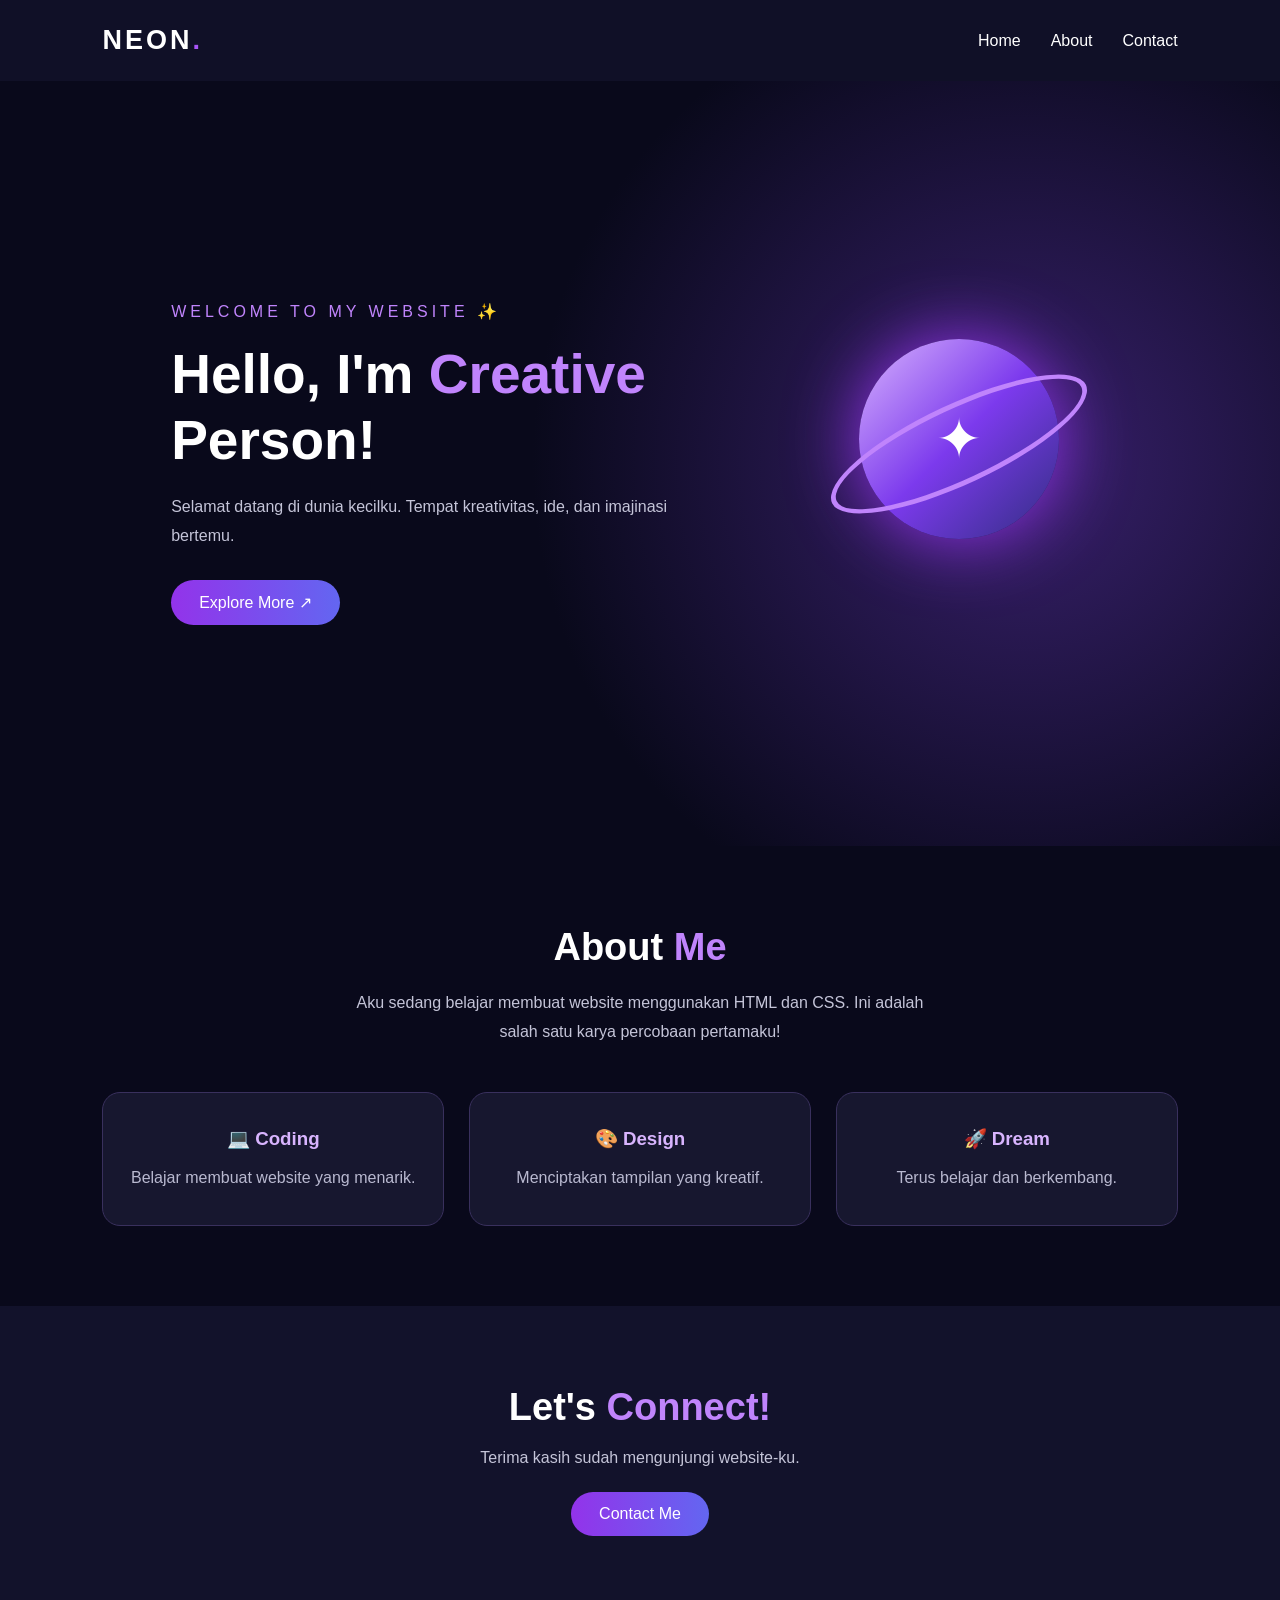
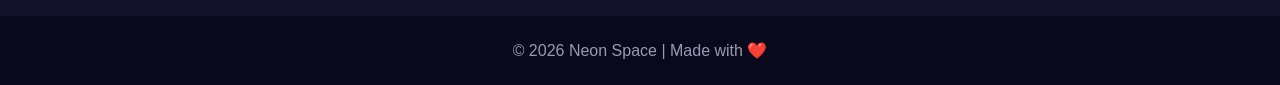
==== utsnih/index.html @ 3d2e9f15 "File UTS" ====
<!DOCTYPE html>
<html lang="id">
<head>
    <meta charset="UTF-8">
    <meta name="viewport" content="width=device-width, initial-scale=1.0">
    <title>Neon Space | My Website</title>
    <link rel="stylesheet" href="style.css">
</head>
<body>

    <nav>
        <h2 class="logo">NEON<span>.</span></h2>
        <ul>
            <li><a href="#home">Home</a></li>
            <li><a href="#about">About</a></li>
            <li><a href="#contact">Contact</a></li>
        </ul>
    </nav>

    <section class="hero" id="home">
        <div class="content">
            <p class="subtitle">WELCOME TO MY WEBSITE ✨</p>
            <h1>Hello, I'm <span>Creative</span> Person!</h1>
            <p class="description">
                Selamat datang di dunia kecilku.
                Tempat kreativitas, ide, dan imajinasi bertemu.
            </p>
            <a href="#about" class="btn">Explore More ↗</a>
        </div>

        <div class="planet">
            <div class="ring"></div>
            <div class="circle">✦</div>
        </div>
    </section>

    <section class="about" id="about">
        <h2>About <span>Me</span></h2>
        <p>
            Aku sedang belajar membuat website menggunakan
            HTML dan CSS. Ini adalah salah satu karya
            percobaan pertamaku!
        </p>

        <div class="cards">
            <div class="card">
                <h3>💻 Coding</h3>
                <p>Belajar membuat website yang menarik.</p>
            </div>

            <div class="card">
                <h3>🎨 Design</h3>
                <p>Menciptakan tampilan yang kreatif.</p>
            </div>

            <div class="card">
                <h3>🚀 Dream</h3>
                <p>Terus belajar dan berkembang.</p>
            </div>
        </div>
    </section>

    <section class="contact" id="contact">
        <h2>Let's <span>Connect!</span></h2>
        <p>Terima kasih sudah mengunjungi website-ku.</p>
        <a href="mailto:hello@example.com" class="btn">
            Contact Me
        </a>
    </section>

    <footer>
        <p>© 2026 Neon Space | Made with ❤️</p>
    </footer>

</body>
</html>
---- utsnih/style.css ----
* {
    margin: 0;
    padding: 0;
    box-sizing: border-box;
    scroll-behavior: smooth;
}

body {
    font-family: 'Segoe UI', sans-serif;
    background: #09091b;
    color: white;
}

/* NAVIGATION */
nav {
    display: flex;
    justify-content: space-between;
    align-items: center;
    padding: 25px 8%;
    background: #101027;
}

.logo {
    font-size: 27px;
    letter-spacing: 3px;
}

.logo span {
    color: #a855f7;
}

nav ul {
    display: flex;
    list-style: none;
    gap: 30px;
}

nav a {
    color: white;
    text-decoration: none;
    transition: 0.3s;
}

nav a:hover {
    color: #c084fc;
}

/* HERO */
.hero {
    min-height: 85vh;
    display: flex;
    align-items: center;
    justify-content: space-around;
    padding: 60px 8%;
    background:
        radial-gradient(circle at 80% 50%,
        #38206c 0%, #09091b 45%);
}

.content {
    max-width: 550px;
}

.subtitle {
    color: #c084fc;
    letter-spacing: 4px;
    margin-bottom: 20px;
}

h1 {
    font-size: 55px;
    line-height: 1.2;
    margin-bottom: 20px;
}

h1 span, h2 span {
    color: #c084fc;
}

.description {
    color: #c4c4d8;
    line-height: 1.8;
    margin-bottom: 30px;
}

.btn {
    display: inline-block;
    padding: 13px 28px;
    background: linear-gradient(90deg,
        #9333ea, #6366f1);
    color: white;
    border-radius: 30px;
    text-decoration: none;
    transition: 0.3s;
}

.btn:hover {
    transform: translateY(-5px);
    box-shadow: 0 0 25px #9333ea;
}

/* PLANET */
.planet {
    position: relative;
    width: 250px;
    height: 250px;
}

.circle {
    width: 200px;
    height: 200px;
    border-radius: 50%;
    background: linear-gradient(135deg,
        #d8b4fe, #7c3aed, #312e81);
    display: flex;
    align-items: center;
    justify-content: center;
    font-size: 55px;
    box-shadow: 0 0 70px #9333ea;
    animation: float 3s ease-in-out infinite;
}

.ring {
    position: absolute;
    width: 280px;
    height: 80px;
    border: 5px solid #c084fc;
    border-radius: 50%;
    top: 65px;
    left: -40px;
    transform: rotate(-25deg);
}

@keyframes float {
    0%, 100% {
        transform: translateY(0);
    }
    50% {
        transform: translateY(-20px);
    }
}

/* ABOUT */
.about {
    padding: 80px 8%;
    text-align: center;
}

.about h2, .contact h2 {
    font-size: 38px;
    margin-bottom: 20px;
}

.about > p {
    color: #c4c4d8;
    line-height: 1.8;
    max-width: 600px;
    margin: auto;
}

.cards {
    display: flex;
    gap: 25px;
    margin-top: 45px;
}

.card {
    flex: 1;
    padding: 35px 20px;
    background: #17172f;
    border: 1px solid #39305d;
    border-radius: 18px;
    transition: 0.3s;
}

.card:hover {
    transform: translateY(-10px);
    border-color: #c084fc;
    box-shadow: 0 0 25px #6b21a8;
}

.card h3 {
    margin-bottom: 15px;
    color: #d8b4fe;
}

.card p {
    color: #b9b9d0;
    line-height: 1.6;
}

/* CONTACT */
.contact {
    padding: 80px 20px;
    text-align: center;
    background: #12122b;
}

.contact p {
    margin-bottom: 25px;
    color: #c4c4d8;
}

footer {
    text-align: center;
    padding: 25px;
    color: #9999b5;
    background: #09091b;
}

/* RESPONSIVE */
@media (max-width: 768px) {
    nav {
        flex-direction: column;
        gap: 20px;
    }

    nav ul {
        gap: 15px;
    }

    .hero {
        flex-direction: column;
        text-align: center;
        gap: 60px;
    }

    h1 {
        font-size: 38px;
    }

    .cards {
        flex-direction: column;
    }

    .planet {
        transform: scale(0.8);
    }
}
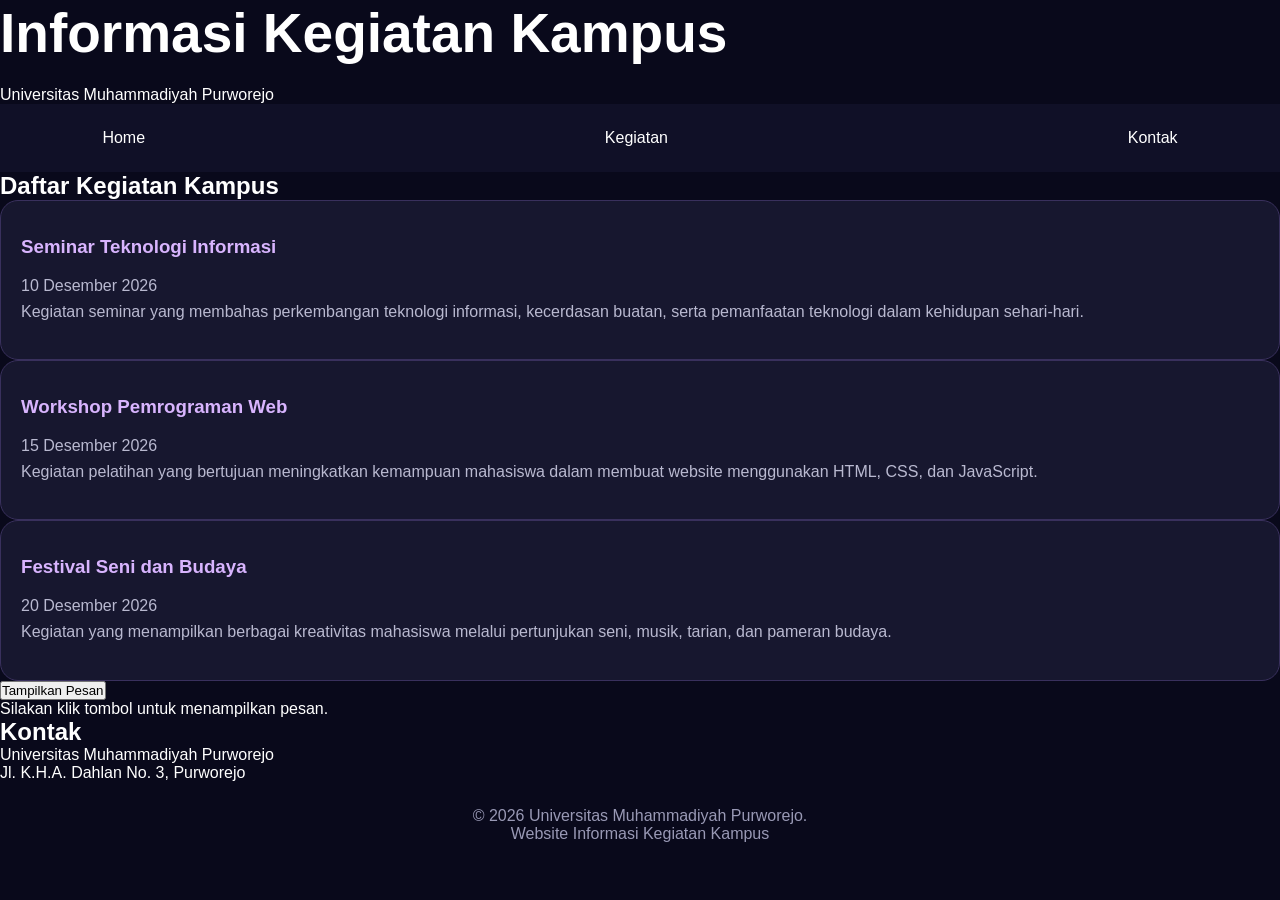
==== commit 198beabe: "update" ====
--- a/utsnih/index.html
+++ b/utsnih/index.html
@@ -1,76 +1,105 @@
+
 <!DOCTYPE html>
 <html lang="id">
 <head>
     <meta charset="UTF-8">
     <meta name="viewport" content="width=device-width, initial-scale=1.0">
-    <title>Neon Space | My Website</title>
+    <title>Informasi Kegiatan Kampus</title>
+
+    <!-- Menghubungkan file CSS -->
     <link rel="stylesheet" href="style.css">
 </head>
+
 <body>
 
+    <!-- HEADER -->
+    <header id="home">
+        <h1>Informasi Kegiatan Kampus</h1>
+        <p>Universitas Muhammadiyah Purworejo</p>
+    </header>
+
+    <!-- NAVIGASI -->
     <nav>
-        <h2 class="logo">NEON<span>.</span></h2>
-        <ul>
-            <li><a href="#home">Home</a></li>
-            <li><a href="#about">About</a></li>
-            <li><a href="#contact">Contact</a></li>
-        </ul>
+        <a href="#home">Home</a>
+        <a href="#kegiatan">Kegiatan</a>
+        <a href="#kontak">Kontak</a>
     </nav>
 
-    <section class="hero" id="home">
-        <div class="content">
-            <p class="subtitle">WELCOME TO MY WEBSITE ✨</p>
-            <h1>Hello, I'm <span>Creative</span> Person!</h1>
-            <p class="description">
-                Selamat datang di dunia kecilku.
-                Tempat kreativitas, ide, dan imajinasi bertemu.
+    <!-- KONTEN UTAMA -->
+    <main>
+
+        <section id="kegiatan">
+            <h2 class="judul">Daftar Kegiatan Kampus</h2>
+
+            <div class="container-kegiatan">
+
+                <!-- Kegiatan 1 -->
+                <div class="card">
+                    <h3>Seminar Teknologi Informasi</h3>
+                    <p class="tanggal">10 Desember 2026</p>
+                    <p>
+                        Kegiatan seminar yang membahas perkembangan
+                        teknologi informasi, kecerdasan buatan,
+                        serta pemanfaatan teknologi dalam kehidupan
+                        sehari-hari.
+                    </p>
+                </div>
+
+                <!-- Kegiatan 2 -->
+                <div class="card">
+                    <h3>Workshop Pemrograman Web</h3>
+                    <p class="tanggal">15 Desember 2026</p>
+                    <p>
+                        Kegiatan pelatihan yang bertujuan meningkatkan
+                        kemampuan mahasiswa dalam membuat website
+                        menggunakan HTML, CSS, dan JavaScript.
+                    </p>
+                </div>
+
+                <!-- Kegiatan 3 -->
+                <div class="card">
+                    <h3>Festival Seni dan Budaya</h3>
+                    <p class="tanggal">20 Desember 2026</p>
+                    <p>
+                        Kegiatan yang menampilkan berbagai kreativitas
+                        mahasiswa melalui pertunjukan seni, musik,
+                        tarian, dan pameran budaya.
+                    </p>
+                </div>
+
+            </div>
+        </section>
+
+        <!-- TOMBOL JAVASCRIPT -->
+        <section>
+            <button class="tombol" onclick="tampilkanPesan()">
+                Tampilkan Pesan
+            </button>
+
+            <p id="pesan">
+                Silakan klik tombol untuk menampilkan pesan.
             </p>
-            <a href="#about" class="btn">Explore More ↗</a>
-        </div>
+        </section>
 
-        <div class="planet">
-            <div class="ring"></div>
-            <div class="circle">✦</div>
-        </div>
-    </section>
+        <!-- KONTAK -->
+        <section id="kontak">
+            <h2 class="judul">Kontak</h2>
+            <p class="alamat">
+                Universitas Muhammadiyah Purworejo<br>
+                Jl. K.H.A. Dahlan No. 3, Purworejo
+            </p>
+        </section>
 
-    <section class="about" id="about">
-        <h2>About <span>Me</span></h2>
-        <p>
-            Aku sedang belajar membuat website menggunakan
-            HTML dan CSS. Ini adalah salah satu karya
-            percobaan pertamaku!
-        </p>
+    </main>
 
-        <div class="cards">
-            <div class="card">
-                <h3>💻 Coding</h3>
-                <p>Belajar membuat website yang menarik.</p>
-            </div>
+    <!-- FOOTER -->
+    <footer>
+        <p>&copy; 2026 Universitas Muhammadiyah Purworejo.</p>
+        <p>Website Informasi Kegiatan Kampus</p>
+    </footer>
 
-            <div class="card">
-                <h3>🎨 Design</h3>
-                <p>Menciptakan tampilan yang kreatif.</p>
-            </div>
-
-            <div class="card">
-                <h3>🚀 Dream</h3>
-                <p>Terus belajar dan berkembang.</p>
-            </div>
-        </div>
-    </section>
-
-    <section class="contact" id="contact">
-        <h2>Let's <span>Connect!</span></h2>
-        <p>Terima kasih sudah mengunjungi website-ku.</p>
-        <a href="mailto:hello@example.com" class="btn">
-            Contact Me
-        </a>
-    </section>
-
-    <footer>
-        <p>© 2026 Neon Space | Made with ❤️</p>
-    </footer>
+    <!-- Menghubungkan file JavaScript -->
+    <script src="script.js"></script>
 
 </body>
 </html>
